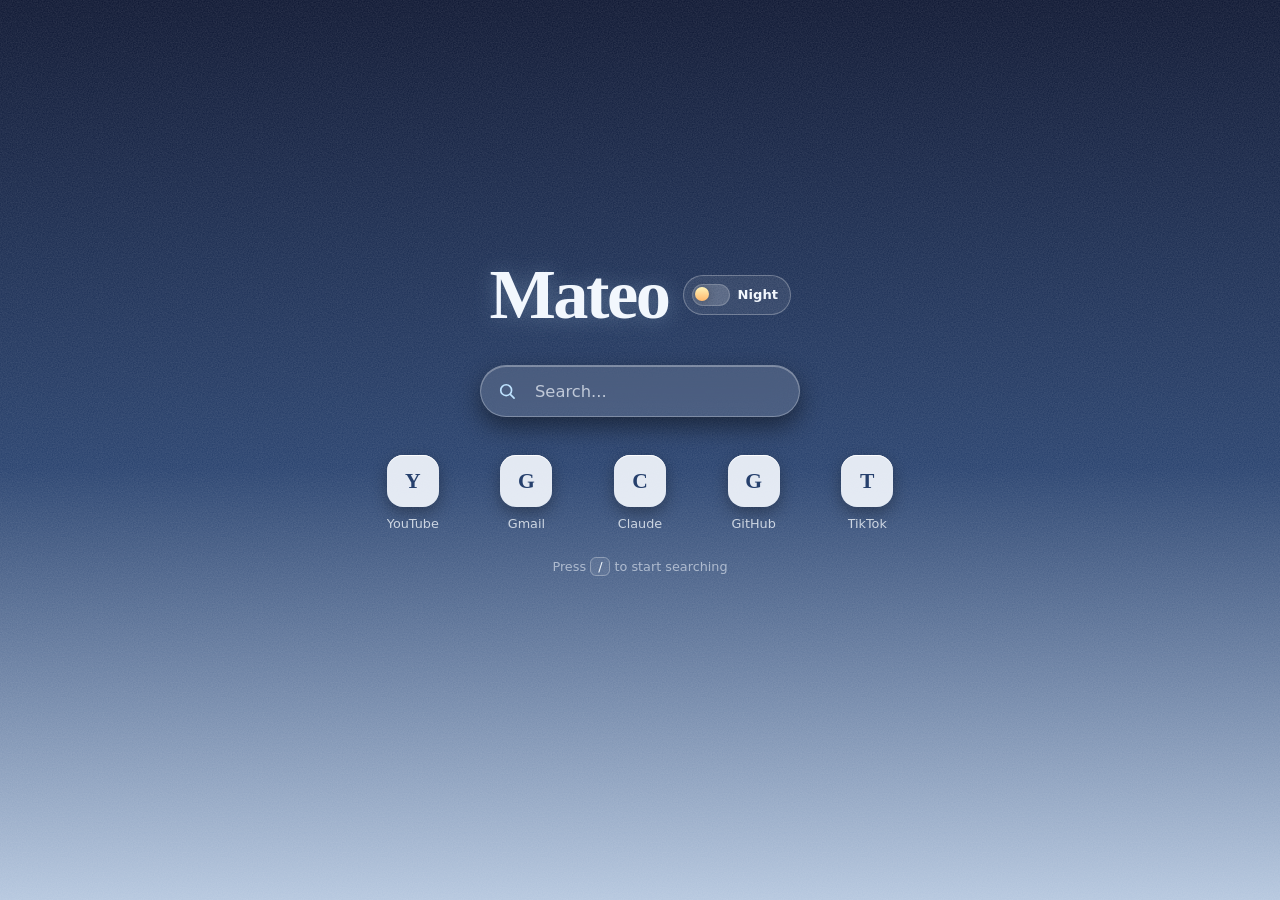
==== index.html @ 4121c80b "Add files via upload" ====
<!DOCTYPE html>
<html lang="en">
<head>
    <meta charset="UTF-8">
    <meta name="viewport" content="width=device-width, initial-scale=1.0">
    <meta name="description" content="Mateo: a clean, fast search page.">
    <title>Mateo</title>
    <link rel="icon" href="data:image/svg+xml,%3Csvg xmlns='http://www.w3.org/2000/svg' viewBox='0 0 32 32'%3E%3Crect width='32' height='32' rx='8' fill='%2326406d'/%3E%3Cpath d='M16 5l9 11-9 11-9-11z' fill='%23bfe3ff'/%3E%3C/svg%3E">
    <link rel="stylesheet" href="./index.css">
</head>

<body>
    <div class="container">
        <div class="topbar">
            <h1 class="site-title">Mateo</h1>
            <button class="theme-toggle" id="theme-toggle" type="button" aria-label="Toggle theme" aria-pressed="false">
                <span class="theme-toggle-track">
                    <span class="theme-toggle-thumb"></span>
                </span>
                <span class="theme-toggle-text">Night</span>
            </button>
        </div>

        <!-- The form still works as a normal Google search even if the JavaScript fails to load. -->
        <form class="box" id="search-form" role="search" action="https://www.google.com/search" method="get" autocomplete="off">
            <button class="search-btn" type="submit" aria-label="Search">
                <svg viewBox="0 0 24 24" aria-hidden="true"><circle cx="11" cy="11" r="6.5"/><path d="m16 16 4.5 4.5"/></svg>
            </button>

            <input type="search" id="search-input" name="q" placeholder="Search..."
                   aria-label="Search" role="combobox" aria-autocomplete="list"
                   aria-controls="suggestions" aria-expanded="false"
                   autocomplete="off" spellcheck="false">

            <button class="clear-btn" id="clear-btn" type="button" aria-label="Clear search">
                <svg viewBox="0 0 24 24" aria-hidden="true"><path d="M6 6l12 12M18 6L6 18"/></svg>
            </button>

            <ul class="suggestions" id="suggestions" role="listbox" aria-label="Suggestions"></ul>
        </form>

        <p class="search-status" id="search-status" role="status" aria-live="polite" hidden></p>

        <!-- The quick-access tiles are created by index.js. -->
        <nav class="shortcuts" id="shortcuts" aria-label="Quick links"></nav>

        <p class="hint">Press <kbd>/</kbd> to start searching</p>
    </div>

    <script src="./index.js"></script>
</body>
</html>
---- index.css ----
/* =========================================================
   ICE WEB  -  ai.css
   Look: a night sky that thaws into frost, with one frosted
   glass search bar that grows when you hover or click it.
   ========================================================= */


/* ---------- Colours and sizes (change these to restyle the page) ---------- */
:root {
    --midnight:  #0b1430;                  /* top of the page */
    --harbour:   #26406d;                  /* middle of the page */
    --glacier:   #b4c6de;                  /* bottom of the page */
    --frost:     #f2f7fd;                  /* main text */
    --frost-dim: rgba(242, 247, 253, 0.78);
    --ice:       #bfe3ff;                  /* the one accent colour */
    --ice-soft:  rgba(191, 227, 255, 0.20);

    --glass:       rgba(255, 255, 255, 0.13);
    --glass-hover: rgba(255, 255, 255, 0.19);
    --glass-edge:  rgba(255, 255, 255, 0.28);
    --panel:       #101d3a;

    --bar-closed: 320px;    /* width of the search bar when you are not using it */
    --bar-open:   100%;     /* width when you hover or click it */
    --speed:      0.5s;     /* how fast the bar grows */
}

body[data-theme="day"] {
    --midnight:  #dff4ff;
    --harbour:   #a8d7ff;
    --glacier:   #f5fbff;
    --frost:     #17324d;
    --frost-dim: rgba(23, 50, 77, 0.74);
    --ice:       #2d7ff9;
    --ice-soft:  rgba(45, 127, 249, 0.18);

    --glass:       rgba(255, 255, 255, 0.58);
    --glass-hover: rgba(255, 255, 255, 0.72);
    --glass-edge:  rgba(82, 127, 175, 0.35);
    --panel:       #edf7ff;
}


/* ---------- Page ---------- */
*{
    margin: 0;
    padding: 0;
    box-sizing: border-box;
}

html{
    color-scheme: dark;
}

body{
    min-height: 100vh;
    min-height: 100dvh;
    display: flex;
    justify-content: center;
    align-items: center;
    padding: 24px 16px;

    background-color: #1e2229;   /* your original colour, shown only if the gradient can't load */
    background-image:
        /* a very fine grain so the gradient feels like frosted glass, not a flat screen */
        url("data:image/svg+xml,%3Csvg xmlns='http://www.w3.org/2000/svg' width='160' height='160'%3E%3Cfilter id='n'%3E%3CfeTurbulence type='fractalNoise' baseFrequency='.8' numOctaves='2' stitchTiles='stitch'/%3E%3CfeColorMatrix values='0 0 0 0 1 0 0 0 0 1 0 0 0 0 1 .14 0 0 0 0'/%3E%3C/filter%3E%3Crect width='100%25' height='100%25' filter='url(%23n)'/%3E%3C/svg%3E"),
        linear-gradient(180deg, var(--midnight) 0%, var(--harbour) 52%, var(--glacier) 100%);

    font-family: "Segoe UI", system-ui, -apple-system, "Helvetica Neue", Arial, sans-serif;
    color: var(--frost);
}

.container{
    width: 100%;
    max-width: 560px;
    text-align: center;
    color: var(--frost);
    transform: translateY(-4vh);     /* sits a little above the exact middle, which looks better */
}

.topbar{
    display: flex;
    align-items: center;
    justify-content: center;
    gap: 14px;
    margin-bottom: 30px;
}


/* ---------- Title ---------- */
.site-title{
    margin: 0;
    font-family: "Iowan Old Style", "Baskerville", "Palatino Linotype", Palatino, Georgia, serif;
    font-size: clamp(3rem, 10vw, 4.4rem);
    font-weight: 600;
    letter-spacing: -0.035em;
    color: var(--frost);
    text-shadow: 0 2px 22px rgba(191, 227, 255, 0.3);
    user-select: none;
    animation: thaw 1.2s ease-out backwards;
}

.theme-toggle{
    display: inline-flex;
    align-items: center;
    gap: 8px;
    padding: 8px 10px 8px 8px;
    border: 1px solid var(--glass-edge);
    border-radius: 999px;
    background: rgba(255, 255, 255, 0.08);
    color: var(--frost);
    font: inherit;
    font-size: 0.82rem;
    font-weight: 600;
    cursor: pointer;
    transition: transform 0.2s ease, background 0.2s ease, border-color 0.2s ease;
}

.theme-toggle:hover{
    transform: translateY(-1px);
    background: rgba(255, 255, 255, 0.12);
}

.theme-toggle-track{
    position: relative;
    display: inline-block;
    width: 38px;
    height: 22px;
    border-radius: 999px;
    background: rgba(255, 255, 255, 0.18);
    border: 1px solid rgba(255, 255, 255, 0.18);
}

.theme-toggle-thumb{
    position: absolute;
    top: 2px;
    left: 2px;
    width: 14px;
    height: 14px;
    border-radius: 50%;
    background: linear-gradient(180deg, #fff3b8, #ffb86c);
    box-shadow: 0 1px 8px rgba(0, 0, 0, 0.25);
    transition: transform 0.2s ease;
}

body[data-theme="day"] .theme-toggle-thumb{
    transform: translateX(16px);
    background: linear-gradient(180deg, #fffdf8, #a6d7ff);
}

.theme-toggle-text{
    min-width: 42px;
    text-align: left;
}

/* ---------- Search box ---------- */
.box{
    position: relative;
    z-index: 5;                      /* keeps the dropdown above the engine buttons */
    display: flex;
    align-items: center;
    width: var(--bar-closed);
    max-width: 100%;
    height: 52px;
    margin: 0 auto;
    padding: 0 10px 0 8px;
    cursor: text;
    background: var(--glass);
    border: 1px solid var(--glass-edge);
    border-radius: 30px;
    box-shadow:
        0 10px 25px rgba(0, 0, 0, 0.45),
        inset 0 1px 0 rgba(255, 255, 255, 0.30);       /* the bright edge of the "glass" */
    -webkit-backdrop-filter: blur(14px);
    backdrop-filter: blur(14px);
    transition:
        width var(--speed) cubic-bezier(0.2, 0.8, 0.2, 1),
        background 0.3s,
        border-color 0.3s,
        box-shadow 0.3s;
    animation: thaw 1.1s 0.25s ease-out backwards;
}

/* Grow when you hover over it or click into it */
.box:hover,
.box:focus-within{
    width: var(--bar-open);
    background: var(--glass-hover);
}

/* Stay wide while there are words in it */
.box:has(input:not(:placeholder-shown)){
    width: var(--bar-open);
}

.box:focus-within{
    border-color: var(--ice);
    box-shadow:
        0 10px 25px rgba(0, 0, 0, 0.45),
        inset 0 1px 0 rgba(255, 255, 255, 0.30),
        0 0 0 4px var(--ice-soft);
}

input[type="search"]{
    color: white;
}

.box input{
    flex: 1;
    min-width: 0;
    height: 100%;
    padding: 0 10px;
    outline: none;
    border: none;
    background: transparent;
    font: inherit;
    font-size: 1.02rem;
    font-weight: 500;
    color: white;
    -webkit-appearance: none;
    appearance: none;
}

.box input::placeholder{
    color: rgba(242, 247, 253, 0.70);
    font-weight: 400;
}

/* Hide the browser's own little "x" - we have our own clear button */
.box input::-webkit-search-cancel-button,
.box input::-webkit-search-decoration{
    -webkit-appearance: none;
    appearance: none;
    display: none;
}


/* ---------- Search and clear buttons ---------- */
.search-btn,
.clear-btn{
    display: grid;
    place-items: center;
    flex: none;
    border: 0;
    border-radius: 50%;
    background: transparent;
    cursor: pointer;
    transition: color 0.2s, background 0.2s, opacity 0.2s;
}

.search-btn svg,
.clear-btn svg,
.suggestions svg{
    fill: none;
    stroke: currentColor;
    stroke-width: 2;
    stroke-linecap: round;
    stroke-linejoin: round;
}

.search-btn{
    width: 36px;
    height: 36px;
    color: var(--ice);
}

.search-btn svg{
    width: 20px;
    height: 20px;
}

.search-btn:hover{
    background: var(--ice-soft);
    color: white;
}

.clear-btn{
    width: 28px;
    height: 28px;
    color: var(--frost-dim);
    opacity: 0;
    pointer-events: none;
}

.clear-btn svg{
    width: 14px;
    height: 14px;
}

/* The clear button only appears when there is something to clear */
.box input:not(:placeholder-shown) ~ .clear-btn{
    opacity: 1;
    pointer-events: auto;
}

.clear-btn:hover{
    background: var(--ice-soft);
    color: white;
}


/* ---------- Suggestions dropdown ---------- */
.suggestions{
    position: absolute;
    top: calc(100% + 10px);
    left: 0;
    right: 0;
    z-index: 10;
    display: none;
    max-height: 340px;
    overflow-y: auto;
    padding: 8px;
    list-style: none;
    text-align: left;
    background: var(--panel);
    border: 1px solid var(--glass-edge);
    border-radius: 22px;
    box-shadow: 0 18px 40px rgba(0, 0, 0, 0.5);
}

.suggestions.show{
    display: block;
    animation: drop 0.18s ease-out;
}

.suggestions li{
    display: flex;
    align-items: center;
    gap: 12px;
    padding: 10px 12px;
    border-radius: 12px;
    font-size: 0.98rem;
    color: var(--frost);
    cursor: pointer;
}

.suggestions li.active{
    background: var(--ice-soft);
}

.suggestions li svg{
    flex: none;
    width: 16px;
    height: 16px;
    color: var(--frost-dim);
}

.suggestions .label{
    min-width: 0;
    overflow: hidden;
    text-overflow: ellipsis;
    white-space: nowrap;
}

/* The web address shown on the right of a site row (youtube.com) */
.suggestions .domain{
    flex: none;
    margin-left: auto;
    padding-left: 12px;
    font-size: 0.8rem;
    color: var(--frost-dim);
}

/* The "Recent searches  Clear" row */
.suggestions li.heading{
    justify-content: space-between;
    padding: 6px 12px 8px;
    font-size: 0.82rem;
    color: var(--frost-dim);
    cursor: default;
}

.clear-history{
    border: 0;
    background: transparent;
    font: inherit;
    color: var(--ice);
    cursor: pointer;
}

.clear-history:hover{
    text-decoration: underline;
}


.search-status{
    display: flex;
    align-items: center;
    justify-content: center;
    gap: 10px;
    max-width: 440px;
    margin: 24px auto 0;
    padding: 14px 18px;
    border: 1px solid var(--glass-edge);
    border-radius: 18px;
    background: var(--glass);
    box-shadow: 0 10px 24px rgba(0, 0, 0, 0.20);
    color: var(--frost-dim);
    font-size: 0.9rem;
    line-height: 1.5;
    text-align: center;
    -webkit-backdrop-filter: blur(14px);
    backdrop-filter: blur(14px);
    animation: drop 0.2s ease-out;
}

.search-status[hidden]{
    display: none;
}

.search-status:not([hidden])::before{
    width: 14px;
    height: 14px;
    flex: none;
    border: 2px solid var(--ice-soft);
    border-top-color: var(--ice);
    border-radius: 50%;
    content: "";
    animation: search-spin 0.8s linear infinite;
}

@keyframes search-spin{
    to{ transform: rotate(360deg); }
}

/* ---------- Quick-access tiles (YouTube, Gmail, WhatsApp...) ---------- */
.shortcuts{
    display: grid;
    grid-template-columns: repeat(5, 1fr);
    gap: 22px 8px;
    margin-top: 38px;
    animation: thaw 1.1s 0.55s ease-out backwards;
}

.shortcut{
    display: flex;
    flex-direction: column;
    align-items: center;
    gap: 9px;
    min-width: 0;
    font-size: 0.8rem;
    font-weight: 500;
    color: var(--frost-dim);
    text-decoration: none;
    transition: color 0.2s;
}

/* Light tiles, so every logo is easy to see whatever its colour */
.tile{
    display: grid;
    place-items: center;
    width: 52px;
    height: 52px;
    border-radius: 16px;
    background: rgba(242, 247, 253, 0.92);
    box-shadow:
        0 6px 16px rgba(0, 0, 0, 0.30),
        inset 0 1px 0 rgba(255, 255, 255, 0.90);
    transition: transform 0.2s, box-shadow 0.2s;
}

.tile img{
    display: block;
    width: 28px;
    height: 28px;
    border-radius: 6px;
}

.tile-letter{
    font-family: "Iowan Old Style", "Palatino Linotype", Palatino, Georgia, serif;
    font-size: 1.35rem;
    font-weight: 700;
    color: var(--harbour);
}

/* Once the real logo has loaded, the plain letter is hidden */
.tile.has-icon .tile-letter{
    display: none;
}

.shortcut-name{
    max-width: 100%;
    overflow: hidden;
    text-overflow: ellipsis;
    white-space: nowrap;
}

.shortcut:hover{
    color: white;
}

.shortcut:hover .tile{
    transform: translateY(-3px);
    box-shadow:
        0 10px 20px rgba(0, 0, 0, 0.35),
        inset 0 1px 0 rgba(255, 255, 255, 0.90);
}

.shortcut:focus-visible{
    outline: 2px solid var(--ice);
    outline-offset: 4px;
    border-radius: 14px;
}


/* ---------- Small hint ---------- */
.hint{
    margin-top: 28px;
    font-size: 0.8rem;
    color: rgba(242, 247, 253, 0.58);
    animation: thaw 1.1s 0.6s ease-out backwards;
}

@media (max-width: 540px){
    .topbar{
        flex-direction: column;
        gap: 10px;
        margin-bottom: 20px;
    }

    .site-title{
        letter-spacing: -0.025em;
    }
}

kbd{
    padding: 1px 7px;
    border: 1px solid rgba(255, 255, 255, 0.30);
    border-radius: 6px;
    background: rgba(255, 255, 255, 0.08);
    font: inherit;
    color: var(--frost);
}

/* Phones and tablets have no "/" key, so hide the hint there */
@media (hover: none){
    .hint{ display: none; }
}


/* ---------- Keyboard focus (so Tab key users can see where they are) ---------- */
.search-btn:focus-visible,
.clear-btn:focus-visible,
.theme-toggle:focus-visible,
.clear-history:focus-visible{
    outline: 2px solid var(--ice);
    outline-offset: 2px;
}


/* ---------- Animations ---------- */
/* The page "thaws" into view, like frost clearing off a window */
@keyframes thaw{
    from{ opacity: 0; filter: blur(10px); }
    to  { opacity: 1; filter: blur(0); }
}

@keyframes drop{
    from{ opacity: 0; transform: translateY(-6px); }
    to  { opacity: 1; transform: translateY(0); }
}

/* People who switch off animations in their system settings get none */
@media (prefers-reduced-motion: reduce){
    *, *::before, *::after{
        animation: none !important;
        transition: none !important;
    }
}
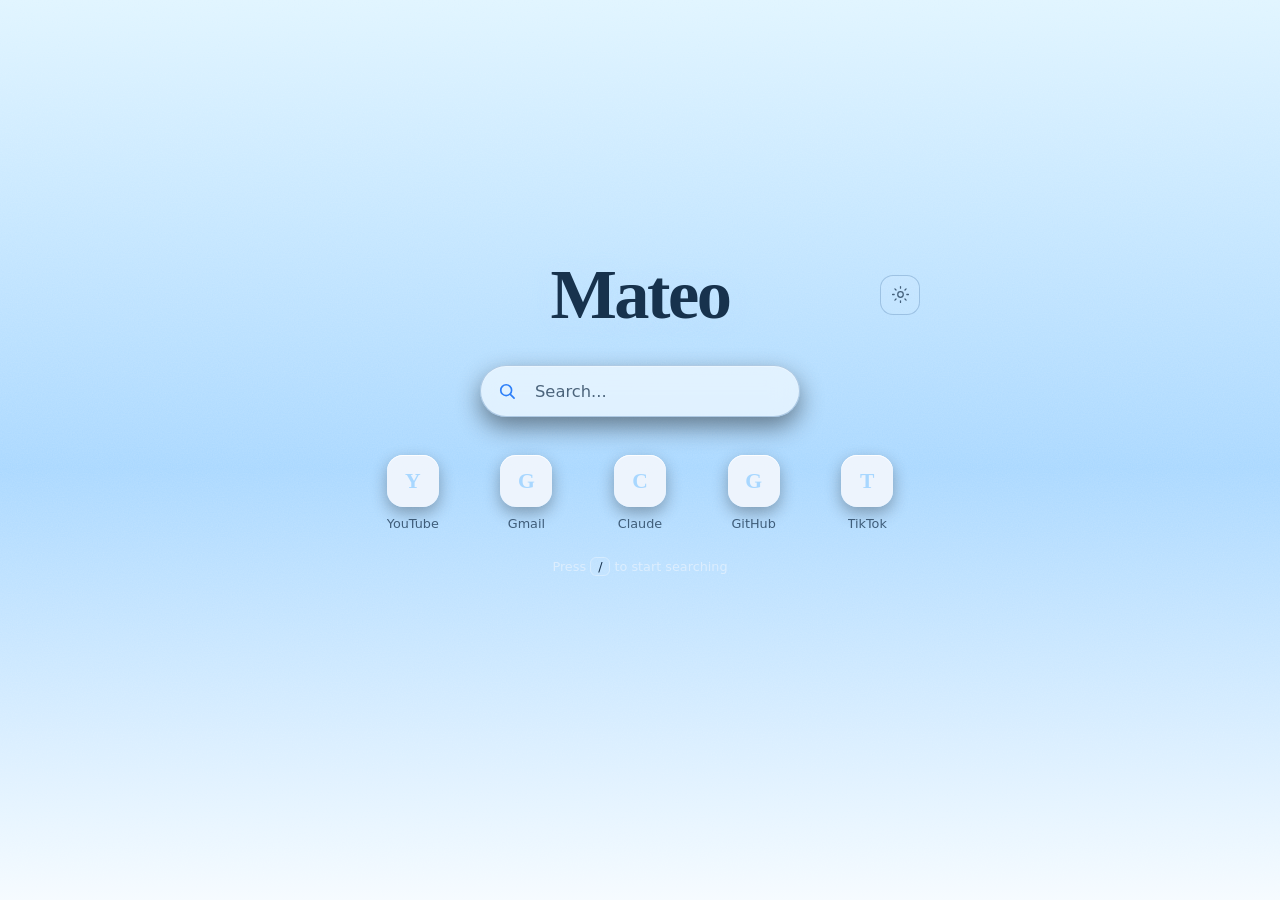
==== commit 5728851c: "Add files via upload" ====
--- a/index.html
+++ b/index.html
@@ -13,12 +13,17 @@
     <div class="container">
         <div class="topbar">
             <h1 class="site-title">Mateo</h1>
-            <button class="theme-toggle" id="theme-toggle" type="button" aria-label="Toggle theme" aria-pressed="false">
-                <span class="theme-toggle-track">
-                    <span class="theme-toggle-thumb"></span>
-                </span>
-                <span class="theme-toggle-text">Night</span>
-            </button>
+            <label class="theme-control" title="Color theme">
+                <svg viewBox="0 0 24 24" aria-hidden=" true">
+                    <circle cx="12" cy="12" r="3.5"/>
+                    <path d="M12 2v2m0 16v2M4.93 4.93l1.42 1.42m11.3 11.3 1.42 1.42M2 12h2m16 0h2M4.93 19.07l1.42-1.42m11.3-11.3 1.42-1.42"/>
+                </svg>
+                <select id="theme-select" aria-label="Color theme">
+                    <option value="system">System</option>
+                    <option value="day">Light</option>
+                    <option value="night">Dark</option>
+                </select>
+            </label>
         </div>
 
         <!-- The form still works as a normal Google search even if the JavaScript fails to load. -->
--- a/index.css
+++ b/index.css
@@ -25,7 +25,7 @@
     --speed:      0.5s;     /* how fast the bar grows */
 }
 
-body[data-theme="day"] {
+body[data-resolved-theme="day"] {
     --midnight:  #dff4ff;
     --harbour:   #a8d7ff;
     --glacier:   #f5fbff;
@@ -49,7 +49,7 @@
 }
 
 html{
-    color-scheme: dark;
+    color-scheme: light dark;
 }
 
 body{
@@ -79,10 +79,10 @@
 }
 
 .topbar{
+    position: relative;
     display: flex;
     align-items: center;
     justify-content: center;
-    gap: 14px;
     margin-bottom: 30px;
 }
 
@@ -100,57 +100,55 @@
     animation: thaw 1.2s ease-out backwards;
 }
 
-.theme-toggle{
-    display: inline-flex;
-    align-items: center;
-    gap: 8px;
-    padding: 8px 10px 8px 8px;
+.theme-control{
+    position: absolute;
+    top: 50%;
+    right: 0;
+    display: grid;
+    place-items: center;
+    width: 40px;
+    height: 40px;
     border: 1px solid var(--glass-edge);
-    border-radius: 999px;
-    background: rgba(255, 255, 255, 0.08);
-    color: var(--frost);
-    font: inherit;
-    font-size: 0.82rem;
-    font-weight: 600;
+    border-radius: 13px;
+    background: rgba(255, 255, 255, 0.07);
+    color: var(--frost-dim);
     cursor: pointer;
-    transition: transform 0.2s ease, background 0.2s ease, border-color 0.2s ease;
-}
-
-.theme-toggle:hover{
-    transform: translateY(-1px);
-    background: rgba(255, 255, 255, 0.12);
-}
-
-.theme-toggle-track{
-    position: relative;
-    display: inline-block;
-    width: 38px;
-    height: 22px;
-    border-radius: 999px;
-    background: rgba(255, 255, 255, 0.18);
-    border: 1px solid rgba(255, 255, 255, 0.18);
-}
-
-.theme-toggle-thumb{
+    transform: translateY(-50%);
+    transition: background 0.2s, border-color 0.2s, color 0.2s;
+}
+
+.theme-control:hover{
+    border-color: var(--ice);
+    background: var(--glass-hover);
+    color: var(--frost);
+}
+
+.theme-control svg{
+    width: 19px;
+    height: 19px;
+    fill: none;
+    stroke: currentColor;
+    stroke-width: 1.6;
+    stroke-linecap: round;
+}
+
+.theme-control select{
     position: absolute;
-    top: 2px;
-    left: 2px;
-    width: 14px;
-    height: 14px;
-    border-radius: 50%;
-    background: linear-gradient(180deg, #fff3b8, #ffb86c);
-    box-shadow: 0 1px 8px rgba(0, 0, 0, 0.25);
-    transition: transform 0.2s ease;
-}
-
-body[data-theme="day"] .theme-toggle-thumb{
-    transform: translateX(16px);
-    background: linear-gradient(180deg, #fffdf8, #a6d7ff);
-}
-
-.theme-toggle-text{
-    min-width: 42px;
-    text-align: left;
+    inset: 0;
+    width: 100%;
+    height: 100%;
+    opacity: 0;
+    cursor: pointer;
+}
+
+.theme-control:focus-within{
+    outline: 2px solid var(--ice);
+    outline-offset: 2px;
+}
+
+.theme-control option{
+    background: var(--panel);
+    color: var(--frost);
 }
 
 /* ---------- Search box ---------- */
@@ -202,7 +200,7 @@
 }
 
 input[type="search"]{
-    color: white;
+    color: var(--frost);
 }
 
 .box input{
@@ -216,13 +214,13 @@
     font: inherit;
     font-size: 1.02rem;
     font-weight: 500;
-    color: white;
+    color: var(--frost);
     -webkit-appearance: none;
     appearance: none;
 }
 
 .box input::placeholder{
-    color: rgba(242, 247, 253, 0.70);
+    color: var(--frost-dim);
     font-weight: 400;
 }
 
@@ -271,7 +269,7 @@
 
 .search-btn:hover{
     background: var(--ice-soft);
-    color: white;
+    color: var(--frost);
 }
 
 .clear-btn{
@@ -295,7 +293,7 @@
 
 .clear-btn:hover{
     background: var(--ice-soft);
-    color: white;
+    color: var(--frost);
 }
 
 
@@ -513,8 +511,6 @@
 
 @media (max-width: 540px){
     .topbar{
-        flex-direction: column;
-        gap: 10px;
         margin-bottom: 20px;
     }
 
@@ -541,7 +537,6 @@
 /* ---------- Keyboard focus (so Tab key users can see where they are) ---------- */
 .search-btn:focus-visible,
 .clear-btn:focus-visible,
-.theme-toggle:focus-visible,
 .clear-history:focus-visible{
     outline: 2px solid var(--ice);
     outline-offset: 2px;
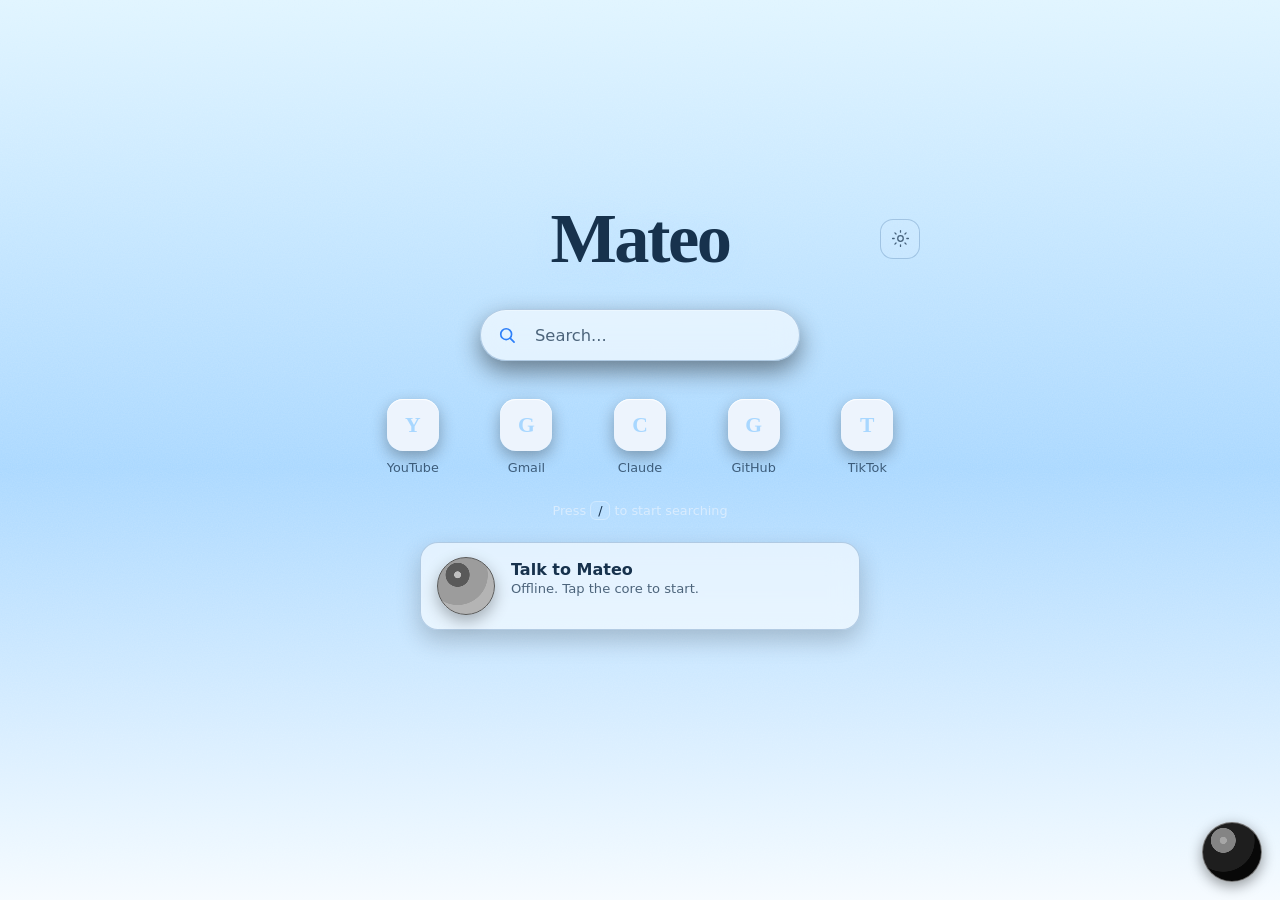
==== commit 6abae059: "Add files via upload" ====
--- a/index.html
+++ b/index.html
@@ -26,7 +26,6 @@
             </label>
         </div>
 
-        <!-- The form still works as a normal Google search even if the JavaScript fails to load. -->
         <form class="box" id="search-form" role="search" action="https://www.google.com/search" method="get" autocomplete="off">
             <button class="search-btn" type="submit" aria-label="Search">
                 <svg viewBox="0 0 24 24" aria-hidden="true"><circle cx="11" cy="11" r="6.5"/><path d="m16 16 4.5 4.5"/></svg>
@@ -45,13 +44,75 @@
         </form>
 
         <p class="search-status" id="search-status" role="status" aria-live="polite" hidden></p>
-
-        <!-- The quick-access tiles are created by index.js. -->
         <nav class="shortcuts" id="shortcuts" aria-label="Quick links"></nav>
 
         <p class="hint">Press <kbd>/</kbd> to start searching</p>
+
+        <section class="mateo-assistant" aria-labelledby="mateo-assistant-title">
+            <button id="mateo-core" class="mateo-core" type="button"
+                    data-mateo-state="off"
+                    aria-label="Turn Mateo voice assistant on or off"></button>
+            <div class="mateo-assistant-copy">
+                <h2 id="mateo-assistant-title">Talk to Mateo</h2>
+                <p id="mateo-status" aria-live="polite">Offline. Tap the core to start.</p>
+                <p id="mateo-heard" aria-live="polite"></p>
+            </div>
+        </section>
+
+        <section id="mateo-answer" class="mateo-answer" hidden aria-live="polite"></section>
     </div>
 
+    <script>
+        window.MATEO_VOICE = {
+            searchInput: "#search-input",
+            trigger: "#mateo-core",
+            statusOnly: true,
+            answerEndpoint: "/api/answer"
+        };
+    </script>
     <script src="./index.js"></script>
+    <script src="./mateo-voice.js" defer></script>
+    <script>
+        const mateoStatus = document.getElementById("mateo-status");
+        const mateoHeard = document.getElementById("mateo-heard");
+        const mateoAnswer = document.getElementById("mateo-answer");
+
+        function renderMateoAnswer(query, result) {
+            mateoAnswer.hidden = false;
+            mateoAnswer.replaceChildren();
+
+            const heading = document.createElement("h2");
+            heading.textContent = query;
+            const text = document.createElement("p");
+            text.textContent = result.text || result.answer || "";
+            mateoAnswer.append(heading, text);
+
+            if (result.url) {
+                const source = document.createElement("a");
+                source.href = result.url;
+                source.target = "_blank";
+                source.rel = "noopener";
+                source.textContent = "Read the source";
+                mateoAnswer.append(source);
+            }
+        }
+
+        document.addEventListener("mateo:state", function (event) {
+            mateoStatus.textContent = event.detail.label;
+            if (event.detail.state === "sleeping") mateoHeard.textContent = "";
+        });
+        document.addEventListener("mateo:notice", function (event) {
+            mateoStatus.textContent = event.detail;
+        });
+        document.addEventListener("mateo:heard", function (event) {
+            mateoHeard.textContent = event.detail ? "“" + event.detail + "”" : "";
+        });
+        document.addEventListener("mateo:query", function (event) {
+            mateoHeard.textContent = "“" + event.detail.query + "”";
+        });
+        document.addEventListener("mateo:answer", function (event) {
+            renderMateoAnswer(event.detail.query, event.detail);
+        });
+    </script>
 </body>
-</html>+</html>
--- a/index.css
+++ b/index.css
@@ -1,5 +1,5 @@
 /* =========================================================
-   ICE WEB  -  ai.css
+   Mateo  -  index.css
    Look: a night sky that thaws into frost, with one frosted
    glass search bar that grows when you hover or click it.
    ========================================================= */
@@ -528,6 +528,108 @@
     color: var(--frost);
 }
 
+.mateo-assistant{
+    display: grid;
+    grid-template-columns: auto 1fr;
+    align-items: center;
+    gap: 16px;
+    max-width: 440px;
+    margin: 24px auto 0;
+    padding: 14px 16px;
+    text-align: left;
+    border: 1px solid var(--glass-edge);
+    border-radius: 18px;
+    background: var(--glass);
+    box-shadow: 0 10px 24px rgba(0, 0, 0, 0.20);
+    -webkit-backdrop-filter: blur(14px);
+    backdrop-filter: blur(14px);
+}
+
+.mateo-core{
+    width: 58px;
+    height: 58px;
+    flex: none;
+    border: 1.5px solid var(--ice);
+    border-radius: 50%;
+    background: radial-gradient(circle at 35% 30%, #fff 0 6%, var(--ice) 7% 22%, var(--harbour) 23% 56%, var(--midnight) 57%);
+    box-shadow: 0 0 18px var(--ice-soft), 0 6px 16px rgba(0, 0, 0, 0.30);
+    cursor: pointer;
+}
+
+.mateo-core[data-mateo-state="off"]{
+    filter: grayscale(1) brightness(.75);
+    box-shadow: 0 6px 16px rgba(0, 0, 0, 0.30);
+}
+
+.mateo-core[data-mateo-state="awake"]{
+    box-shadow: 0 0 0 6px var(--ice-soft), 0 0 30px var(--ice);
+    animation: mateo-breathe 1s ease-in-out infinite;
+}
+
+.mateo-core[data-mateo-state="thinking"]{
+    border-color: #9b8cff;
+    box-shadow: 0 0 24px rgba(155, 140, 255, .65);
+    animation: mateo-breathe 1.2s ease-in-out infinite;
+}
+
+.mateo-core[data-mateo-state="speaking"]{
+    border-color: #7fffd4;
+    box-shadow: 0 0 26px rgba(127, 255, 212, .55);
+}
+
+.mateo-core:focus-visible{
+    outline: 2px solid var(--ice);
+    outline-offset: 4px;
+}
+
+.mateo-assistant-copy h2{
+    font-size: 1rem;
+    margin: 0 0 2px;
+}
+
+.mateo-assistant-copy p{
+    margin: 0;
+    color: var(--frost-dim);
+    font-size: .82rem;
+}
+
+#mateo-heard{
+    min-height: 1.2em;
+}
+
+.mateo-answer{
+    max-width: 440px;
+    margin: 12px auto 0;
+    padding: 14px 16px;
+    text-align: left;
+    border: 1px solid var(--glass-edge);
+    border-left: 3px solid var(--ice);
+    border-radius: 18px;
+    background: var(--glass);
+    box-shadow: 0 10px 24px rgba(0, 0, 0, 0.20);
+}
+
+.mateo-answer h2{
+    margin: 0 0 4px;
+    font-size: 1rem;
+}
+
+.mateo-answer p{
+    margin: 0;
+    color: var(--frost-dim);
+    font-size: .9rem;
+}
+
+.mateo-answer a{
+    display: inline-block;
+    margin-top: 8px;
+    color: var(--ice);
+}
+
+@keyframes mateo-breathe{
+    50%{ transform: scale(1.05); }
+}
+
 /* Phones and tablets have no "/" key, so hide the hint there */
 @media (hover: none){
     .hint{ display: none; }
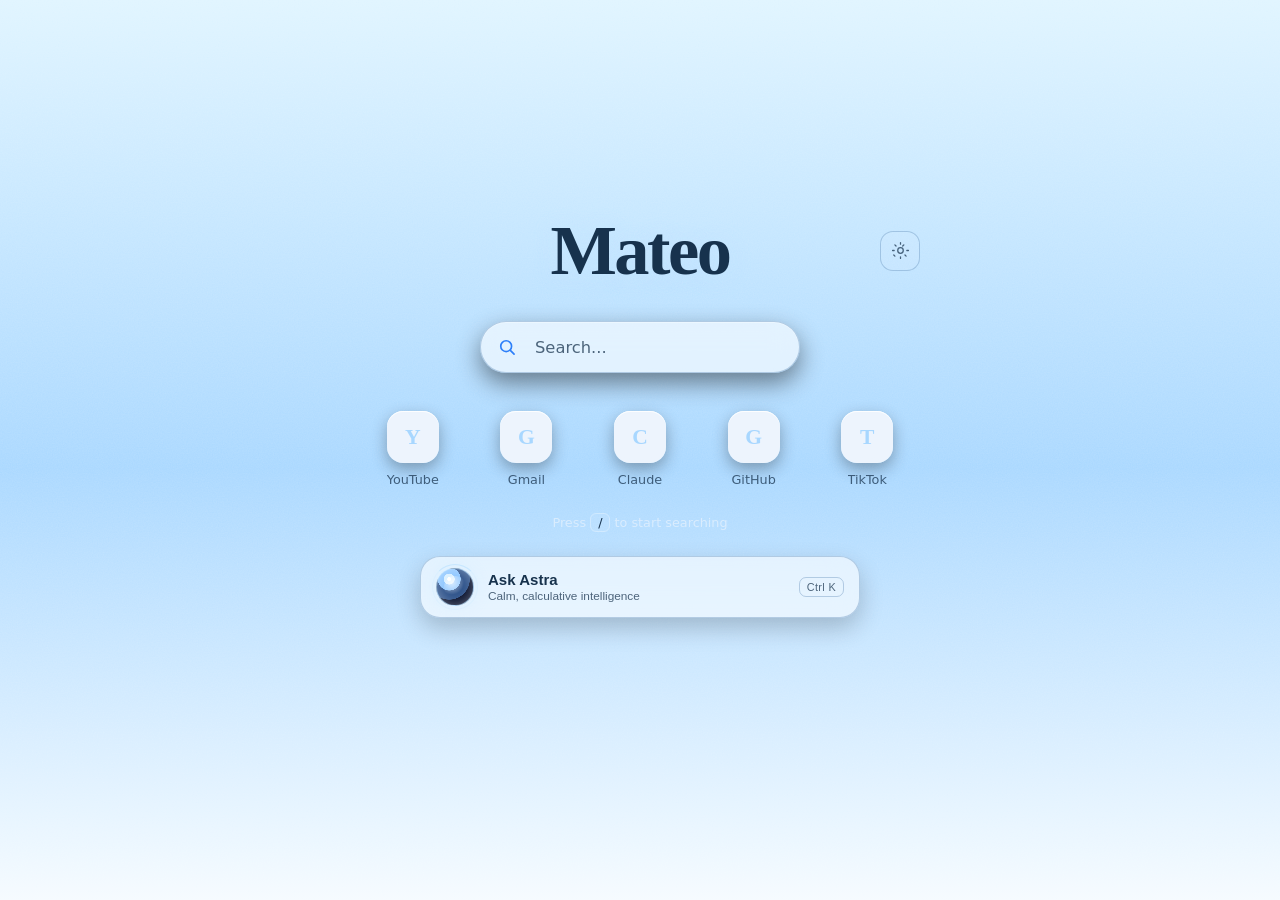
==== commit 72c64fbf: "Add files via upload" ====
--- a/index.html
+++ b/index.html
@@ -16,7 +16,7 @@
             <label class="theme-control" title="Color theme">
                 <svg viewBox="0 0 24 24" aria-hidden=" true">
                     <circle cx="12" cy="12" r="3.5"/>
-                    <path d="M12 2v2m0 16v2M4.93 4.93l1.42 1.42m11.3 11.3 1.42 1.42M2 12h2m16 0h2M4.93 19.07l1.42-1.42m11.3-11.3 1.42-1.42"/>
+                    <path d="M12 2v2m0 16v2M4.93 4.93l1.42 1.42m11.3 11.3 1.42 1.42M2 12h2m16 0h2M4.93 19.07l-1.42-1.42m11.3-11.3 1.42-1.42"/>
                 </svg>
                 <select id="theme-select" aria-label="Color theme">
                     <option value="system">System</option>
@@ -26,6 +26,7 @@
             </label>
         </div>
 
+        <!-- The form still works as a normal Google search even if the JavaScript fails to load. -->
         <form class="box" id="search-form" role="search" action="https://www.google.com/search" method="get" autocomplete="off">
             <button class="search-btn" type="submit" aria-label="Search">
                 <svg viewBox="0 0 24 24" aria-hidden="true"><circle cx="11" cy="11" r="6.5"/><path d="m16 16 4.5 4.5"/></svg>
@@ -44,75 +45,199 @@
         </form>
 
         <p class="search-status" id="search-status" role="status" aria-live="polite" hidden></p>
+
+        <!-- The quick-access tiles are created by index.js. -->
         <nav class="shortcuts" id="shortcuts" aria-label="Quick links"></nav>
 
         <p class="hint">Press <kbd>/</kbd> to start searching</p>
 
-        <section class="mateo-assistant" aria-labelledby="mateo-assistant-title">
-            <button id="mateo-core" class="mateo-core" type="button"
-                    data-mateo-state="off"
-                    aria-label="Turn Mateo voice assistant on or off"></button>
-            <div class="mateo-assistant-copy">
-                <h2 id="mateo-assistant-title">Talk to Mateo</h2>
-                <p id="mateo-status" aria-live="polite">Offline. Tap the core to start.</p>
-                <p id="mateo-heard" aria-live="polite"></p>
+        <button class="astra-launcher" id="astra-launcher" type="button"
+                aria-haspopup="dialog" aria-controls="astra-overlay" aria-expanded="false">
+            <span class="astra-orb" aria-hidden="true"></span>
+            <span class="astra-launcher-copy">
+                <span class="astra-launcher-name">Ask Astra</span>
+                <span class="astra-launcher-hint">Calm, calculative intelligence</span>
+            </span>
+            <span class="astra-launcher-key" aria-hidden="true">Ctrl K</span>
+        </button>
+    </div>
+
+    <!-- Astra: the resident assistant. The modules build the conversation;
+         this shell only gives her somewhere to live. -->
+    <div class="astra-overlay" id="astra-overlay" hidden>
+        <section class="astra-panel" id="astra-panel" role="dialog" aria-modal="true" aria-labelledby="astra-title">
+            <header class="astra-head">
+                <div class="astra-brand">
+                    <span class="astra-orb astra-orb-small" aria-hidden="true"></span>
+                    <div class="astra-brand-copy">
+                        <h2 id="astra-title">Astra</h2>
+                        <p id="astra-status" data-mode="idle">Calm, calculative intelligence</p>
+                    </div>
+                </div>
+
+                <div class="astra-head-actions">
+                    <button class="astra-head-btn" id="astra-new" type="button" title="Start a new conversation">New</button>
+                    <button class="astra-head-btn astra-icon-btn" id="astra-settings-open" type="button"
+                            title="Astra settings" aria-label="Astra settings">
+                        <svg viewBox="0 0 24 24" aria-hidden="true">
+                            <circle cx="12" cy="12" r="3.2"/>
+                            <path d="M19.4 15a1.7 1.7 0 0 0 .34 1.87l.06.06-1.42 1.42-.06-.06a1.7 1.7 0 0 0-1.87-.34 1.7 1.7 0 0 0-1.03 1.56V20h-2v-.09A1.7 1.7 0 0 0 12.39 18a1.7 1.7 0 0 0-1.87.34l-.06.06-1.42-1.42.06-.06A1.7 1.7 0 0 0 9.44 15a1.7 1.7 0 0 0-1.56-1.03H7.8v-2h.08A1.7 1.7 0 0 0 9.44 10.9a1.7 1.7 0 0 0-.34-1.87L9.04 8.97l1.42-1.42.06.06A1.7 1.7 0 0 0 12.39 8a1.7 1.7 0 0 0 1.03-1.56V6.36h2v.08A1.7 1.7 0 0 0 16.45 8a1.7 1.7 0 0 0 1.87-.34l.06-.06 1.42 1.42-.06.06A1.7 1.7 0 0 0 19.4 10.9a1.7 1.7 0 0 0 1.56 1.03h.08v2h-.08A1.7 1.7 0 0 0 19.4 15Z"/>
+                        </svg>
+                    </button>
+                    <button class="astra-head-btn astra-icon-btn" id="astra-close" type="button"
+                            title="Close Astra" aria-label="Close Astra">
+                        <svg viewBox="0 0 24 24" aria-hidden="true"><path d="M6 6l12 12M18 6L6 18"/></svg>
+                    </button>
+                </div>
+            </header>
+
+            <div class="astra-scroll" id="astra-scroll">
+                <div class="astra-thread" id="astra-thread" role="log" aria-live="polite" aria-relevant="additions"></div>
+            </div>
+
+            <form class="astra-composer" id="astra-form" autocomplete="off">
+                <button class="astra-mic" id="astra-mic" type="button" aria-label="Speak to Astra" aria-pressed="false"
+                        title="Speak to Astra">
+                    <svg viewBox="0 0 24 24" aria-hidden="true">
+                        <rect x="9" y="3" width="6" height="11" rx="3"/>
+                        <path d="M5.5 11.5a6.5 6.5 0 0 0 13 0M12 18v3M9 21h6"/>
+                    </svg>
+                </button>
+
+                <textarea class="astra-input" id="astra-input" rows="1"
+                          placeholder="Ask Astra anything..." aria-label="Ask Astra"
+                          spellcheck="false"></textarea>
+
+                <button class="astra-send" id="astra-send" type="submit" aria-label="Send" title="Send">
+                    <svg viewBox="0 0 24 24" aria-hidden="true"><path d="M4 12h15M13 6l6 6-6 6"/></svg>
+                </button>
+
+                <button class="astra-stop" id="astra-stop" type="button" aria-label="Stop reply" title="Stop" hidden>
+                    <svg viewBox="0 0 24 24" aria-hidden="true"><rect x="7" y="7" width="10" height="10" rx="2"/></svg>
+                </button>
+            </form>
+
+            <p class="astra-footnote">
+                Astra can be wrong. Verify anything that matters.
+                <span aria-hidden="true">·</span> <kbd>Ctrl</kbd> <kbd>K</kbd> opens her anywhere.
+            </p>
+
+            <!-- Settings, kept inside the panel so the page never grows a second dialog. -->
+            <div class="astra-settings" id="astra-settings" hidden>
+                <form class="astra-settings-card" id="astra-settings-form">
+                    <header class="astra-settings-head">
+                        <div>
+                            <h3>Settings</h3>
+                            <p>Your keys and choices stay in this browser.</p>
+                        </div>
+                        <button class="astra-head-btn astra-icon-btn" id="astra-settings-close" type="button"
+                                title="Close settings" aria-label="Close settings">
+                            <svg viewBox="0 0 24 24" aria-hidden="true"><path d="M6 6l12 12M18 6L6 18"/></svg>
+                        </button>
+                    </header>
+
+                    <div class="astra-settings-body">
+                        <section class="astra-settings-group">
+                            <h4>Intelligence</h4>
+
+                            <label class="astra-field">
+                                <span>Source</span>
+                                <select id="astra-provider">
+                                    <option value="cloud">Free cloud model — no key</option>
+                                    <option value="custom">My own OpenAI-compatible endpoint</option>
+                                </select>
+                            </label>
+
+                            <label class="astra-field" data-provider="cloud">
+                                <span>Model</span>
+                                <select id="astra-cloud-model"></select>
+                            </label>
+
+                            <label class="astra-field" data-provider="custom">
+                                <span>Endpoint</span>
+                                <input id="astra-base-url" type="url" spellcheck="false"
+                                       placeholder="https://api.openai.com/v1">
+                            </label>
+
+                            <label class="astra-field" data-provider="custom">
+                                <span>Model name</span>
+                                <input id="astra-custom-model" type="text" spellcheck="false"
+                                       placeholder="gpt-4o-mini">
+                            </label>
+
+                            <label class="astra-field" data-provider="custom">
+                                <span>API key</span>
+                                <input id="astra-api-key" type="password" autocomplete="off" spellcheck="false"
+                                       placeholder="Stored locally, never sent to Mateo">
+                            </label>
+
+                            <p class="astra-settings-note" id="astra-provider-note">
+                                The free source uses Pollinations. No account, no key, and replies may be
+                                slower at busy times.
+                            </p>
+                        </section>
+
+                        <section class="astra-settings-group">
+                            <h4>Voice and behaviour</h4>
+
+                            <label class="astra-check">
+                                <input id="astra-speak" type="checkbox">
+                                <span>Speak replies aloud</span>
+                            </label>
+
+                            <label class="astra-check">
+                                <input id="astra-show-reasoning" type="checkbox">
+                                <span>Show the live reasoning strip</span>
+                            </label>
+
+                            <label class="astra-field">
+                                <span>Voice</span>
+                                <select id="astra-voice">
+                                    <option value="">Auto — calmest available</option>
+                                </select>
+                            </label>
+
+                            <div class="astra-range-row">
+                                <label class="astra-field astra-range">
+                                    <span>Rate <output id="astra-rate-value">0.94</output></span>
+                                    <input id="astra-rate" type="range" min="0.6" max="1.3" step="0.01">
+                                </label>
+                                <label class="astra-field astra-range">
+                                    <span>Pitch <output id="astra-pitch-value">0.86</output></span>
+                                    <input id="astra-pitch" type="range" min="0.4" max="1.4" step="0.01">
+                                </label>
+                                <label class="astra-field astra-range">
+                                    <span>Volume <output id="astra-volume-value">1</output></span>
+                                    <input id="astra-volume" type="range" min="0" max="1" step="0.01">
+                                </label>
+                            </div>
+
+                            <button class="astra-ghost-btn" id="astra-test-voice" type="button">Hear this voice</button>
+                        </section>
+                    </div>
+
+                    <footer class="astra-settings-foot">
+                        <button class="astra-ghost-btn" id="astra-settings-reset" type="button">Restore defaults</button>
+                        <div class="astra-settings-actions">
+                            <button class="astra-ghost-btn" id="astra-settings-cancel" type="button">Cancel</button>
+                            <button class="astra-primary-btn" type="submit">Save</button>
+                        </div>
+                    </footer>
+                </form>
             </div>
         </section>
-
-        <section id="mateo-answer" class="mateo-answer" hidden aria-live="polite"></section>
     </div>
 
-    <script>
-        window.MATEO_VOICE = {
-            searchInput: "#search-input",
-            trigger: "#mateo-core",
-            statusOnly: true,
-            answerEndpoint: "/api/answer"
-        };
-    </script>
     <script src="./index.js"></script>
-    <script src="./mateo-voice.js" defer></script>
-    <script>
-        const mateoStatus = document.getElementById("mateo-status");
-        const mateoHeard = document.getElementById("mateo-heard");
-        const mateoAnswer = document.getElementById("mateo-answer");
-
-        function renderMateoAnswer(query, result) {
-            mateoAnswer.hidden = false;
-            mateoAnswer.replaceChildren();
-
-            const heading = document.createElement("h2");
-            heading.textContent = query;
-            const text = document.createElement("p");
-            text.textContent = result.text || result.answer || "";
-            mateoAnswer.append(heading, text);
-
-            if (result.url) {
-                const source = document.createElement("a");
-                source.href = result.url;
-                source.target = "_blank";
-                source.rel = "noopener";
-                source.textContent = "Read the source";
-                mateoAnswer.append(source);
-            }
-        }
-
-        document.addEventListener("mateo:state", function (event) {
-            mateoStatus.textContent = event.detail.label;
-            if (event.detail.state === "sleeping") mateoHeard.textContent = "";
-        });
-        document.addEventListener("mateo:notice", function (event) {
-            mateoStatus.textContent = event.detail;
-        });
-        document.addEventListener("mateo:heard", function (event) {
-            mateoHeard.textContent = event.detail ? "“" + event.detail + "”" : "";
-        });
-        document.addEventListener("mateo:query", function (event) {
-            mateoHeard.textContent = "“" + event.detail.query + "”";
-        });
-        document.addEventListener("mateo:answer", function (event) {
-            renderMateoAnswer(event.detail.query, event.detail);
-        });
-    </script>
+
+    <!-- Astra's parts. Load order matters: each file adds one piece to window.Mateo. -->
+    <script src="./assistant/store.js"></script>
+    <script src="./assistant/markdown.js"></script>
+    <script src="./assistant/persona.js"></script>
+    <script src="./assistant/local.js"></script>
+    <script src="./assistant/brain.js"></script>
+    <script src="./assistant/speech.js"></script>
+    <script src="./assistant/messages.js"></script>
+    <script src="./assistant/astra.js"></script>
 </body>
 </html>
--- a/index.css
+++ b/index.css
@@ -663,4 +663,1113 @@
         animation: none !important;
         transition: none !important;
     }
+}
+
+
+/* =========================================================
+   ASTRA  -  the assistant shell
+   The modules in /assistant build the conversation. These
+   rules only decide how the room looks.
+   ========================================================= */
+
+:root{
+    --astra-panel: linear-gradient(165deg, rgba(20, 36, 70, 0.98), rgba(9, 17, 38, 0.99));
+    --astra-card: rgba(255, 255, 255, 0.055);
+    --astra-edge: rgba(255, 255, 255, 0.12);
+    --astra-input: rgba(255, 255, 255, 0.06);
+    --astra-code: rgba(0, 0, 0, 0.24);
+    --astra-overlay: rgba(3, 8, 20, 0.66);
+    --astra-shadow: 0 30px 80px rgba(0, 0, 0, 0.55);
+}
+
+body[data-resolved-theme="day"]{
+    --astra-panel: linear-gradient(165deg, #fbfdff, #e8f5ff);
+    --astra-card: rgba(255, 255, 255, 0.74);
+    --astra-edge: rgba(35, 80, 130, 0.14);
+    --astra-input: rgba(255, 255, 255, 0.72);
+    --astra-code: rgba(14, 40, 70, 0.06);
+    --astra-overlay: rgba(160, 200, 240, 0.45);
+    --astra-shadow: 0 30px 80px rgba(22, 64, 112, 0.22);
+}
+
+body.astra-open{
+    overflow: hidden;
+}
+
+
+/* ---------- The small invitation under the quick links ---------- */
+.astra-launcher{
+    display: flex;
+    align-items: center;
+    gap: 14px;
+    width: 100%;
+    max-width: 440px;
+    margin: 26px auto 0;
+    padding: 11px 15px;
+    text-align: left;
+    color: var(--frost);
+    background: var(--glass);
+    border: 1px solid var(--glass-edge);
+    border-radius: 20px;
+    box-shadow: 0 10px 24px rgba(0, 0, 0, 0.20);
+    -webkit-backdrop-filter: blur(14px);
+    backdrop-filter: blur(14px);
+    cursor: pointer;
+    transition: transform 0.2s, border-color 0.2s, background 0.2s, box-shadow 0.2s;
+    animation: thaw 1.1s 0.65s ease-out backwards;
+}
+
+.astra-launcher:hover{
+    transform: translateY(-2px);
+    border-color: var(--ice);
+    background: var(--glass-hover);
+    box-shadow: 0 14px 30px rgba(0, 0, 0, 0.26), 0 0 0 4px var(--ice-soft);
+}
+
+.astra-launcher-copy{
+    display: flex;
+    flex-direction: column;
+    gap: 1px;
+    min-width: 0;
+}
+
+.astra-launcher-name{
+    font-size: 0.94rem;
+    font-weight: 600;
+}
+
+.astra-launcher-hint{
+    overflow: hidden;
+    color: var(--frost-dim);
+    font-size: 0.74rem;
+    text-overflow: ellipsis;
+    white-space: nowrap;
+}
+
+.astra-launcher-key{
+    flex: none;
+    margin-left: auto;
+    padding: 3px 7px;
+    border: 1px solid var(--glass-edge);
+    border-radius: 7px;
+    color: var(--frost-dim);
+    font-size: 0.68rem;
+    letter-spacing: 0.03em;
+    white-space: nowrap;
+}
+
+/* ---------- The orb ---------- */
+.astra-orb{
+    position: relative;
+    flex: none;
+    width: 38px;
+    height: 38px;
+    border: 1px solid rgba(191, 227, 255, 0.72);
+    border-radius: 50%;
+    background:
+        radial-gradient(circle at 34% 28%, #ffffff 0 5%, #d9f0ff 6% 15%, #8fc7ff 16% 32%, #31558c 33% 58%, #0b1430 59%);
+    box-shadow:
+        0 0 18px rgba(191, 227, 255, 0.32),
+        inset 0 0 12px rgba(255, 255, 255, 0.34);
+}
+
+.astra-orb::before{
+    position: absolute;
+    inset: -5px;
+    border: 1px solid rgba(191, 227, 255, 0.18);
+    border-top-color: rgba(191, 227, 255, 0.78);
+    border-radius: 50%;
+    content: "";
+    animation: astra-orbit 7s linear infinite;
+}
+
+.astra-orb::after{
+    position: absolute;
+    inset: 20%;
+    border-radius: 50%;
+    background: radial-gradient(circle at 36% 30%, rgba(255, 255, 255, 0.92), transparent 58%);
+    content: "";
+    opacity: 0.72;
+}
+
+.astra-orb-small{
+    width: 32px;
+    height: 32px;
+}
+
+
+/* ---------- The overlay and panel ---------- */
+.astra-overlay{
+    position: fixed;
+    inset: 0;
+    z-index: 100;
+    display: grid;
+    place-items: center;
+    padding: 18px;
+    background: var(--astra-overlay);
+    -webkit-backdrop-filter: blur(9px);
+    backdrop-filter: blur(9px);
+    animation: astra-fade 0.22s ease-out;
+}
+
+.astra-overlay[hidden]{
+    display: none;
+}
+
+.astra-panel{
+    position: relative;
+    display: flex;
+    flex-direction: column;
+    width: min(780px, 100%);
+    height: min(820px, 88vh);
+    height: min(820px, 88dvh);
+    overflow: hidden;
+    color: var(--frost);
+    text-align: left;
+    background: var(--astra-panel);
+    border: 1px solid var(--glass-edge);
+    border-radius: 28px;
+    box-shadow: var(--astra-shadow);
+    animation: astra-rise 0.28s cubic-bezier(0.2, 0.8, 0.2, 1);
+}
+
+.astra-head{
+    display: flex;
+    align-items: center;
+    justify-content: space-between;
+    gap: 12px;
+    flex: none;
+    padding: 15px 18px;
+    border-bottom: 1px solid var(--astra-edge);
+    background: rgba(255, 255, 255, 0.025);
+}
+
+body[data-resolved-theme="day"] .astra-head{
+    background: rgba(255, 255, 255, 0.45);
+}
+
+.astra-brand{
+    display: flex;
+    align-items: center;
+    gap: 12px;
+    min-width: 0;
+}
+
+.astra-brand-copy{
+    min-width: 0;
+}
+
+.astra-brand-copy h2{
+    font-family: "Iowan Old Style", "Baskerville", "Palatino Linotype", Palatino, Georgia, serif;
+    font-size: 1.24rem;
+    font-weight: 600;
+    letter-spacing: -0.01em;
+    line-height: 1.1;
+}
+
+.astra-brand-copy p{
+    margin-top: 3px;
+    overflow: hidden;
+    color: var(--frost-dim);
+    font-size: 0.72rem;
+    text-overflow: ellipsis;
+    white-space: nowrap;
+    transition: color 0.2s;
+}
+
+.astra-brand-copy p[data-mode="thinking"]{ color: #c7b8ff; }
+.astra-brand-copy p[data-mode="speaking"]{ color: #7fffd4; }
+.astra-brand-copy p[data-mode="listening"]{ color: var(--ice); }
+.astra-brand-copy p[data-mode="offline"]{ color: #ffb4a8; }
+
+.astra-head-actions{
+    display: flex;
+    align-items: center;
+    gap: 5px;
+    flex: none;
+}
+
+.astra-head-btn{
+    display: inline-grid;
+    place-items: center;
+    min-width: 34px;
+    height: 34px;
+    padding: 0 11px;
+    border: 1px solid transparent;
+    border-radius: 10px;
+    background: transparent;
+    color: var(--frost-dim);
+    font: inherit;
+    font-size: 0.78rem;
+    cursor: pointer;
+    transition: color 0.2s, background 0.2s, border-color 0.2s;
+}
+
+.astra-head-btn:hover{
+    color: var(--frost);
+    background: var(--ice-soft);
+    border-color: rgba(191, 227, 255, 0.22);
+}
+
+.astra-icon-btn{
+    padding: 0;
+}
+
+.astra-icon-btn svg{
+    width: 17px;
+    height: 17px;
+    fill: none;
+    stroke: currentColor;
+    stroke-width: 1.7;
+    stroke-linecap: round;
+    stroke-linejoin: round;
+}
+
+.astra-scroll{
+    flex: 1;
+    min-height: 0;
+    overflow-y: auto;
+    overscroll-behavior: contain;
+    padding: 22px 20px 8px;
+    scrollbar-color: rgba(191, 227, 255, 0.28) transparent;
+    scrollbar-width: thin;
+}
+
+.astra-scroll::-webkit-scrollbar{
+    width: 10px;
+}
+
+.astra-scroll::-webkit-scrollbar-thumb{
+    border: 3px solid transparent;
+    border-radius: 10px;
+    background: rgba(191, 227, 255, 0.25);
+    background-clip: content-box;
+}
+
+.astra-thread{
+    display: flex;
+    flex-direction: column;
+    gap: 18px;
+    width: min(660px, 100%);
+    margin: 0 auto;
+}
+
+
+/* ---------- A fresh conversation ---------- */
+.astra-intro{
+    display: flex;
+    flex-direction: column;
+    align-items: flex-start;
+    gap: 12px;
+    padding: 8px 4px 4px;
+}
+
+.astra-intro > .astra-orb{
+    width: 52px;
+    height: 52px;
+    margin-bottom: 2px;
+}
+
+.astra-intro h3{
+    font-family: "Iowan Old Style", "Baskerville", "Palatino Linotype", Palatino, Georgia, serif;
+    font-size: clamp(1.55rem, 4vw, 1.95rem);
+    font-weight: 600;
+    letter-spacing: -0.02em;
+    line-height: 1.1;
+}
+
+.astra-intro > p{
+    max-width: 58ch;
+    color: var(--frost-dim);
+    font-size: 0.93rem;
+    line-height: 1.65;
+}
+
+.astra-starters{
+    display: grid;
+    grid-template-columns: 1fr 1fr;
+    gap: 8px;
+    width: 100%;
+    margin-top: 4px;
+}
+
+.astra-starter{
+    padding: 11px 13px;
+    text-align: left;
+    color: var(--frost);
+    background: var(--astra-card);
+    border: 1px solid var(--astra-edge);
+    border-radius: 13px;
+    font: inherit;
+    font-size: 0.82rem;
+    line-height: 1.4;
+    cursor: pointer;
+    transition: transform 0.2s, border-color 0.2s, background 0.2s;
+}
+
+.astra-starter:hover{
+    transform: translateY(-1px);
+    border-color: rgba(191, 227, 255, 0.38);
+    background: var(--ice-soft);
+}
+
+
+/* ---------- Turns ---------- */
+.astra-turn{
+    display: flex;
+    width: 100%;
+}
+
+.astra-turn-user{
+    justify-content: flex-end;
+}
+
+.astra-bubble{
+    max-width: 86%;
+    padding: 11px 15px;
+    border: 1px solid rgba(191, 227, 255, 0.22);
+    border-radius: 18px 18px 6px 18px;
+    background: var(--ice-soft);
+    color: var(--frost);
+    font-size: 0.93rem;
+    line-height: 1.55;
+    overflow-wrap: anywhere;
+    white-space: pre-wrap;
+}
+
+body[data-resolved-theme="day"] .astra-bubble{
+    background: rgba(45, 127, 249, 0.10);
+}
+
+.astra-turn-astra{
+    justify-content: flex-start;
+}
+
+.astra-card{
+    width: 100%;
+    padding: 14px 16px;
+    border: 1px solid var(--astra-edge);
+    border-left: 2px solid rgba(191, 227, 255, 0.34);
+    border-radius: 18px 18px 18px 6px;
+    background: var(--astra-card);
+    box-shadow: 0 8px 24px rgba(0, 0, 0, 0.10);
+    overflow-wrap: anywhere;
+}
+
+body[data-resolved-theme="day"] .astra-card{
+    box-shadow: 0 8px 24px rgba(22, 64, 112, 0.06);
+}
+
+.astra-body{
+    font-size: 0.94rem;
+    line-height: 1.62;
+}
+
+.astra-body.is-streaming::after{
+    display: inline-block;
+    width: 7px;
+    height: 1.05em;
+    margin-left: 2px;
+    vertical-align: -0.15em;
+    border-radius: 2px;
+    background: var(--ice);
+    content: "";
+    animation: astra-caret 0.9s steps(2, start) infinite;
+}
+
+.astra-body p + p,
+.astra-body p + ul,
+.astra-body p + ol,
+.astra-body p + .astra-code{
+    margin-top: 0.7em;
+}
+
+.astra-body strong{
+    font-weight: 600;
+}
+
+.astra-body em{
+    color: var(--frost-dim);
+}
+
+.astra-heading{
+    margin: 0.85em 0 0.35em;
+    font-family: "Iowan Old Style", "Baskerville", "Palatino Linotype", Palatino, Georgia, serif;
+    font-weight: 600;
+    line-height: 1.25;
+}
+
+.astra-heading:first-child{
+    margin-top: 0;
+}
+
+h3.astra-heading{ font-size: 1.18rem; }
+h4.astra-heading{ font-size: 1.06rem; }
+h5.astra-heading,
+h6.astra-heading{ font-size: 0.98rem; }
+
+.astra-list{
+    margin: 0.5em 0;
+    padding-left: 1.35em;
+}
+
+.astra-list li + li{
+    margin-top: 0.22em;
+}
+
+.astra-quote{
+    margin: 0.7em 0;
+    padding: 0.1em 0 0.1em 0.9em;
+    border-left: 2px solid rgba(191, 227, 255, 0.34);
+    color: var(--frost-dim);
+}
+
+.astra-inline-code{
+    padding: 0.12em 0.38em;
+    border: 1px solid var(--astra-edge);
+    border-radius: 5px;
+    background: var(--astra-code);
+    font-family: "Cascadia Code", Consolas, "SFMono-Regular", Menlo, monospace;
+    font-size: 0.86em;
+}
+
+.astra-code{
+    margin: 0.8em 0;
+    overflow: hidden;
+    border: 1px solid var(--astra-edge);
+    border-radius: 12px;
+    background: var(--astra-code);
+}
+
+.astra-code-bar{
+    display: flex;
+    align-items: center;
+    justify-content: space-between;
+    gap: 10px;
+    padding: 7px 12px;
+    border-bottom: 1px solid var(--astra-edge);
+    color: var(--frost-dim);
+    font-size: 0.7rem;
+    letter-spacing: 0.05em;
+    text-transform: uppercase;
+}
+
+.astra-copy{
+    padding: 3px 7px;
+    border: 1px solid transparent;
+    border-radius: 6px;
+    background: transparent;
+    color: var(--frost-dim);
+    font: inherit;
+    font-size: 0.7rem;
+    cursor: pointer;
+}
+
+.astra-copy:hover{
+    color: var(--frost);
+    border-color: var(--astra-edge);
+    background: var(--ice-soft);
+}
+
+.astra-code pre{
+    margin: 0;
+    padding: 12px 14px;
+    overflow-x: auto;
+    font-family: "Cascadia Code", Consolas, "SFMono-Regular", Menlo, monospace;
+    font-size: 0.8rem;
+    line-height: 1.55;
+}
+
+.astra-code code{
+    font: inherit;
+}
+
+
+/* ---------- Reasoning, notes, hand-off ---------- */
+.astra-reasoning{
+    margin: -2px 0 10px;
+    padding: 8px 10px;
+    border: 1px dashed var(--astra-edge);
+    border-radius: 10px;
+    background: rgba(255, 255, 255, 0.025);
+    color: var(--frost-dim);
+    font-size: 0.76rem;
+}
+
+body[data-resolved-theme="day"] .astra-reasoning{
+    background: rgba(255, 255, 255, 0.42);
+}
+
+.astra-reasoning summary{
+    color: var(--frost-dim);
+    font-size: 0.69rem;
+    letter-spacing: 0.05em;
+    text-transform: uppercase;
+    cursor: pointer;
+    user-select: none;
+}
+
+.astra-reasoning.is-live summary::after{
+    content: " …";
+}
+
+.astra-reasoning-text{
+    max-height: 150px;
+    margin-top: 7px;
+    overflow-y: auto;
+    font-family: "Cascadia Code", Consolas, "SFMono-Regular", Menlo, monospace;
+    font-size: 0.72rem;
+    line-height: 1.5;
+    white-space: pre-wrap;
+}
+
+.astra-note{
+    margin-top: 9px;
+    color: var(--frost-dim);
+    font-size: 0.73rem;
+    font-style: italic;
+}
+
+.astra-search-chip{
+    display: inline-flex;
+    align-items: center;
+    gap: 7px;
+    max-width: 100%;
+    margin-top: 11px;
+    padding: 8px 12px;
+    text-align: left;
+    color: var(--frost);
+    background: var(--ice-soft);
+    border: 1px solid rgba(191, 227, 255, 0.34);
+    border-radius: 999px;
+    font: inherit;
+    font-size: 0.8rem;
+    line-height: 1.35;
+    cursor: pointer;
+    transition: background 0.2s, border-color 0.2s;
+}
+
+.astra-search-chip::before{
+    content: "↗";
+    flex: none;
+    color: var(--ice);
+}
+
+.astra-search-chip:hover{
+    background: rgba(191, 227, 255, 0.28);
+    border-color: var(--ice);
+}
+
+.astra-failure{
+    margin-top: 10px;
+    padding: 10px 12px;
+    border: 1px solid rgba(255, 140, 140, 0.30);
+    border-radius: 12px;
+    background: rgba(255, 90, 90, 0.08);
+}
+
+.astra-failure-title{
+    color: #ffd0cc;
+    font-size: 0.85rem;
+    line-height: 1.5;
+}
+
+body[data-resolved-theme="day"] .astra-failure-title{
+    color: #8b1e1e;
+}
+
+.astra-failure-actions{
+    display: flex;
+    flex-wrap: wrap;
+    gap: 8px;
+    margin-top: 8px;
+}
+
+.astra-mini{
+    padding: 5px 9px;
+    border: 1px solid var(--astra-edge);
+    border-radius: 7px;
+    background: transparent;
+    color: var(--frost);
+    font: inherit;
+    font-size: 0.75rem;
+    cursor: pointer;
+}
+
+.astra-mini:hover{
+    border-color: var(--ice);
+    background: var(--ice-soft);
+}
+
+
+/* ---------- Composer ---------- */
+.astra-composer{
+    display: flex;
+    align-items: flex-end;
+    gap: 8px;
+    flex: none;
+    padding: 12px 16px 6px;
+    border-top: 1px solid var(--astra-edge);
+    background: rgba(0, 0, 0, 0.08);
+}
+
+body[data-resolved-theme="day"] .astra-composer{
+    background: rgba(255, 255, 255, 0.42);
+}
+
+.astra-input{
+    flex: 1;
+    min-height: 44px;
+    max-height: 160px;
+    padding: 11px 14px;
+    resize: none;
+    border: 1px solid var(--glass-edge);
+    border-radius: 16px;
+    background: var(--astra-input);
+    color: var(--frost);
+    font: inherit;
+    font-size: 0.94rem;
+    line-height: 1.45;
+    outline: none;
+    transition: border-color 0.2s, box-shadow 0.2s;
+}
+
+.astra-input::placeholder{
+    color: var(--frost-dim);
+}
+
+.astra-input:focus{
+    border-color: var(--ice);
+    box-shadow: 0 0 0 3px var(--ice-soft);
+}
+
+.astra-mic,
+.astra-send,
+.astra-stop{
+    display: grid;
+    place-items: center;
+    flex: none;
+    width: 44px;
+    height: 44px;
+    border-radius: 50%;
+    cursor: pointer;
+    transition: background 0.2s, color 0.2s, border-color 0.2s, transform 0.2s;
+}
+
+.astra-mic{
+    border: 1px solid var(--glass-edge);
+    background: transparent;
+    color: var(--frost-dim);
+}
+
+.astra-mic:hover{
+    color: var(--frost);
+    border-color: var(--ice);
+    background: var(--ice-soft);
+}
+
+.astra-mic[aria-pressed="true"]{
+    color: var(--ice);
+    border-color: var(--ice);
+    background: var(--ice-soft);
+    animation: astra-pulse 1.4s ease-in-out infinite;
+}
+
+.astra-send{
+    border: 1px solid transparent;
+    background: var(--ice);
+    color: #0b1430;
+}
+
+.astra-send:hover{
+    transform: translateY(-1px);
+    filter: brightness(1.08);
+}
+
+.astra-stop{
+    border: 1px solid rgba(255, 120, 120, 0.35);
+    background: rgba(255, 120, 120, 0.16);
+    color: #ffb4a8;
+}
+
+.astra-stop:hover{
+    background: rgba(255, 120, 120, 0.26);
+}
+
+.astra-send[hidden],
+.astra-stop[hidden],
+.astra-mic[hidden]{
+    display: none;
+}
+
+.astra-mic svg,
+.astra-send svg,
+.astra-stop svg{
+    width: 19px;
+    height: 19px;
+    fill: none;
+    stroke: currentColor;
+    stroke-width: 1.9;
+    stroke-linecap: round;
+    stroke-linejoin: round;
+}
+
+.astra-footnote{
+    flex: none;
+    margin: 0;
+    padding: 2px 16px 13px;
+    color: var(--frost-dim);
+    font-size: 0.68rem;
+    line-height: 1.5;
+}
+
+.astra-footnote kbd{
+    padding: 0 4px;
+    border-color: var(--astra-edge);
+    font-size: 0.65rem;
+}
+
+
+/* ---------- Settings ---------- */
+.astra-settings{
+    position: absolute;
+    inset: 0;
+    z-index: 5;
+    display: grid;
+    place-items: center;
+    padding: 16px;
+    background: var(--astra-overlay);
+    -webkit-backdrop-filter: blur(10px);
+    backdrop-filter: blur(10px);
+    animation: astra-fade 0.18s ease-out;
+}
+
+.astra-settings[hidden]{
+    display: none;
+}
+
+.astra-settings-card{
+    display: flex;
+    flex-direction: column;
+    width: min(600px, 100%);
+    max-height: 100%;
+    overflow: hidden;
+    color: var(--frost);
+    background: var(--astra-panel);
+    border: 1px solid var(--glass-edge);
+    border-radius: 22px;
+    box-shadow: var(--astra-shadow);
+    animation: astra-rise 0.22s cubic-bezier(0.2, 0.8, 0.2, 1);
+}
+
+.astra-settings-head{
+    display: flex;
+    align-items: flex-start;
+    justify-content: space-between;
+    gap: 12px;
+    flex: none;
+    padding: 17px 20px;
+    border-bottom: 1px solid var(--astra-edge);
+}
+
+.astra-settings-head h3{
+    font-family: "Iowan Old Style", "Baskerville", "Palatino Linotype", Palatino, Georgia, serif;
+    font-size: 1.2rem;
+    font-weight: 600;
+}
+
+.astra-settings-head p{
+    margin-top: 3px;
+    color: var(--frost-dim);
+    font-size: 0.74rem;
+}
+
+.astra-settings-body{
+    display: flex;
+    flex-direction: column;
+    gap: 20px;
+    overflow-y: auto;
+    padding: 18px 20px;
+    scrollbar-color: rgba(191, 227, 255, 0.28) transparent;
+    scrollbar-width: thin;
+}
+
+.astra-settings-group h4{
+    color: var(--frost);
+    font-size: 0.78rem;
+    font-weight: 600;
+    letter-spacing: 0.05em;
+    text-transform: uppercase;
+}
+
+.astra-field{
+    display: flex;
+    flex-direction: column;
+    gap: 6px;
+    margin-top: 10px;
+    color: var(--frost-dim);
+    font-size: 0.8rem;
+}
+
+.astra-field[data-provider]{
+    display: none;
+}
+
+.astra-field[data-provider].is-visible{
+    display: flex;
+}
+
+.astra-field > span{
+    font-size: 0.72rem;
+    letter-spacing: 0.04em;
+    text-transform: uppercase;
+}
+
+.astra-field input,
+.astra-field select{
+    width: 100%;
+    height: 40px;
+    padding: 0 12px;
+    border: 1px solid var(--glass-edge);
+    border-radius: 10px;
+    background: var(--astra-input);
+    color: var(--frost);
+    font: inherit;
+    font-size: 0.9rem;
+    outline: none;
+    transition: border-color 0.2s, box-shadow 0.2s;
+}
+
+.astra-field input:focus,
+.astra-field select:focus{
+    border-color: var(--ice);
+    box-shadow: 0 0 0 3px var(--ice-soft);
+}
+
+.astra-field select option{
+    background: var(--panel);
+    color: var(--frost);
+}
+
+.astra-settings-note{
+    margin-top: 10px;
+    color: var(--frost-dim);
+    font-size: 0.74rem;
+    line-height: 1.55;
+}
+
+.astra-check{
+    display: flex;
+    align-items: center;
+    gap: 10px;
+    margin-top: 10px;
+    color: var(--frost);
+    font-size: 0.86rem;
+    cursor: pointer;
+}
+
+.astra-check input{
+    width: 16px;
+    height: 16px;
+    flex: none;
+    accent-color: var(--ice);
+}
+
+.astra-range-row{
+    display: grid;
+    grid-template-columns: repeat(3, 1fr);
+    gap: 10px;
+    margin-top: 10px;
+}
+
+.astra-range{
+    margin-top: 0;
+}
+
+.astra-range > span{
+    display: flex;
+    justify-content: space-between;
+    gap: 6px;
+}
+
+.astra-range output{
+    color: var(--frost);
+    font-variant-numeric: tabular-nums;
+    text-transform: none;
+}
+
+.astra-range input[type="range"]{
+    height: auto;
+    padding: 0;
+    border: 0;
+    background: transparent;
+    accent-color: var(--ice);
+}
+
+.astra-ghost-btn,
+.astra-primary-btn{
+    display: inline-grid;
+    place-items: center;
+    min-height: 38px;
+    padding: 0 14px;
+    border-radius: 10px;
+    font: inherit;
+    font-size: 0.82rem;
+    cursor: pointer;
+    transition: background 0.2s, border-color 0.2s, color 0.2s;
+}
+
+.astra-ghost-btn{
+    border: 1px solid var(--glass-edge);
+    background: transparent;
+    color: var(--frost-dim);
+}
+
+.astra-ghost-btn:hover{
+    color: var(--frost);
+    border-color: var(--ice);
+    background: var(--ice-soft);
+}
+
+.astra-primary-btn{
+    border: 1px solid transparent;
+    background: var(--ice);
+    color: #0b1430;
+    font-weight: 600;
+}
+
+.astra-primary-btn:hover{
+    filter: brightness(1.08);
+}
+
+#astra-test-voice{
+    margin-top: 12px;
+}
+
+.astra-settings-foot{
+    display: flex;
+    align-items: center;
+    justify-content: space-between;
+    gap: 12px;
+    flex-wrap: wrap;
+    flex: none;
+    padding: 13px 20px;
+    border-top: 1px solid var(--astra-edge);
+}
+
+.astra-settings-actions{
+    display: flex;
+    gap: 8px;
+}
+
+
+/* ---------- Focus ---------- */
+.astra-launcher:focus-visible,
+.astra-head-btn:focus-visible,
+.astra-starter:focus-visible,
+.astra-search-chip:focus-visible,
+.astra-mini:focus-visible,
+.astra-mic:focus-visible,
+.astra-send:focus-visible,
+.astra-stop:focus-visible,
+.astra-copy:focus-visible,
+.astra-ghost-btn:focus-visible,
+.astra-primary-btn:focus-visible{
+    outline: 2px solid var(--ice);
+    outline-offset: 2px;
+}
+
+
+/* ---------- Motion ---------- */
+@keyframes astra-fade{
+    from{ opacity: 0; }
+    to  { opacity: 1; }
+}
+
+@keyframes astra-rise{
+    from{ opacity: 0; transform: translateY(14px) scale(0.985); }
+    to  { opacity: 1; transform: translateY(0) scale(1); }
+}
+
+@keyframes astra-orbit{
+    to{ transform: rotate(360deg); }
+}
+
+@keyframes astra-caret{
+    50%{ opacity: 0; }
+}
+
+@keyframes astra-pulse{
+    50%{ box-shadow: 0 0 0 7px var(--ice-soft); }
+}
+
+
+/* ---------- Phones ---------- */
+@media (max-width: 720px){
+    .astra-overlay{
+        padding: 0;
+    }
+
+    .astra-panel{
+        width: 100%;
+        height: 100vh;
+        height: 100dvh;
+        border: 0;
+        border-radius: 0;
+    }
+
+    .astra-head{
+        padding: 13px 14px;
+    }
+
+    .astra-scroll{
+        padding: 18px 14px 6px;
+    }
+
+    .astra-starters{
+        grid-template-columns: 1fr;
+    }
+
+    .astra-composer{
+        padding: 10px 12px 4px;
+    }
+
+    .astra-footnote{
+        padding: 2px 14px 11px;
+    }
+
+    .astra-settings{
+        padding: 0;
+    }
+
+    .astra-settings-card{
+        width: 100%;
+        height: 100%;
+        max-height: none;
+        border: 0;
+        border-radius: 0;
+    }
+
+    .astra-range-row{
+        grid-template-columns: 1fr;
+    }
+}
+
+@media (max-width: 420px){
+    .astra-launcher-key{
+        display: none;
+    }
+
+    .astra-head-actions{
+        gap: 2px;
+    }
+
+    .astra-head-btn{
+        min-width: 32px;
+        padding: 0 8px;
+    }
+
+    .astra-brand-copy p{
+        max-width: 150px;
+    }
 }
